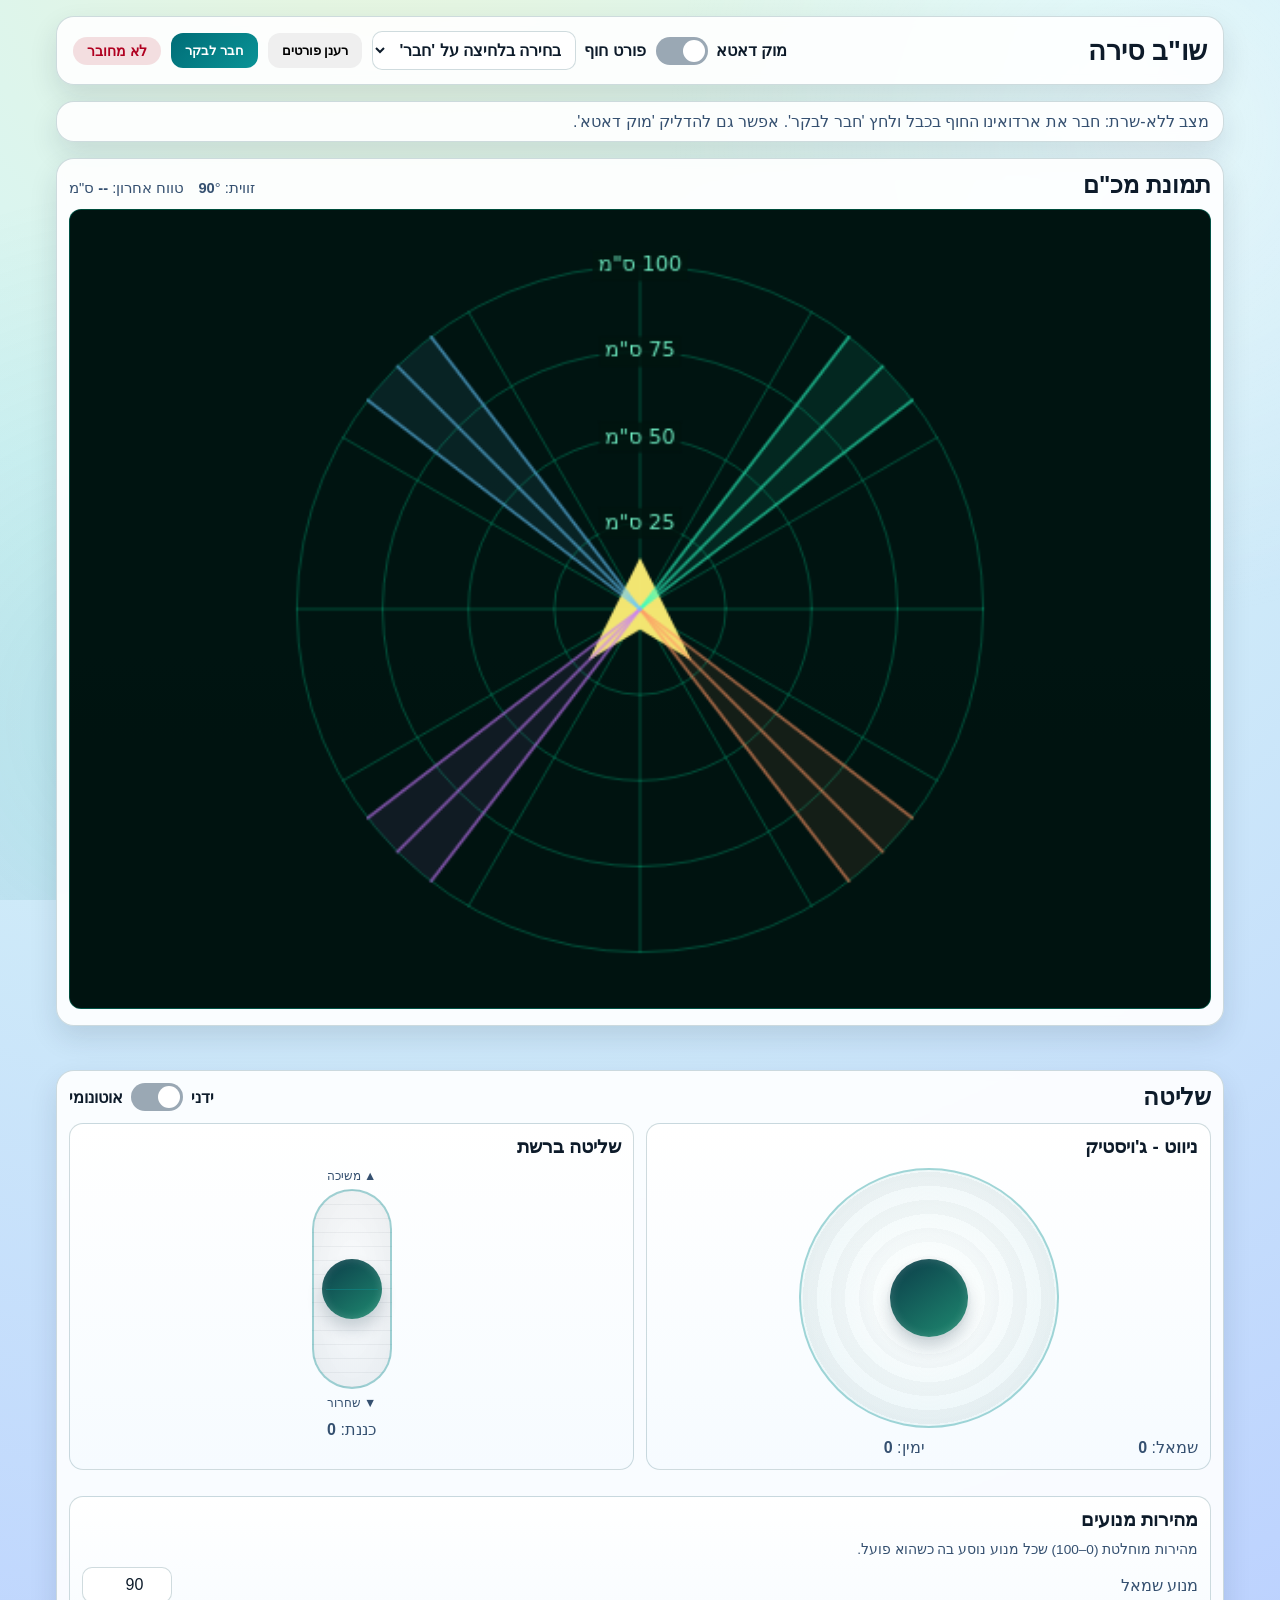
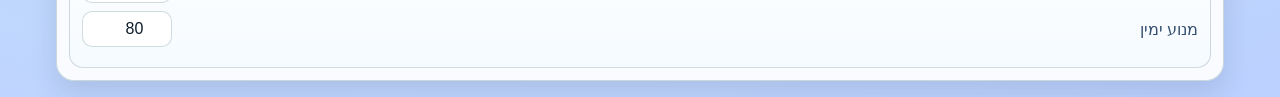
==== docs/index.html @ 7e049464 "Add serverless (Web Serial) mode + /docs static site for GitHub Pages" ====
<!doctype html>
<html lang="he" dir="rtl">
  <head>
    <meta charset="UTF-8" />
    <meta name="viewport" content="width=device-width, initial-scale=1.0" />
    <title>שו"ב סירה</title>
    <link rel="stylesheet" href="./styles.css" />
  </head>
  <body>
    <div class="bg-gradient"></div>
    <main class="layout">
      <header class="panel topbar">
        <h1>שו"ב סירה</h1>
        <div class="top-actions">
          <label class="switch-wrap" for="mockSwitch">
            <span>מוק דאטא</span>
            <input id="mockSwitch" type="checkbox" />
            <span class="switch-slider" aria-hidden="true"></span>
          </label>
          <label class="port-picker" for="portSelect">
            <span>פורט חוף</span>
            <select id="portSelect"></select>
          </label>
          <button id="refreshPortsBtn" type="button">רענן פורטים</button>
          <button id="connectBtn" class="primary">חבר לבקר</button>
          <span id="connectionState" class="badge disconnected">לא מחובר</span>
        </div>
      </header>

      <section class="panel server-panel">
        <p id="serverMessage" class="server-message">השרת המקומי זמין. בחר פורט COM של ארדואינו החוף וחבר.</p>
      </section>

      <section class="panel radar-panel">
        <div class="panel-header">
          <h2>תמונת מכ"ם</h2>
          <div class="radar-meta">
            <span>זווית: <strong id="radarAngleValue">90</strong>°</span>
            <span>טווח אחרון: <strong id="radarDistanceValue">--</strong> ס"מ</span>
          </div>
        </div>
        <canvas id="radarCanvas" width="600" height="420" aria-label="תצוגת מכ"ם"></canvas>
      </section>

      <div class="world-row">
        <section class="panel radar-panel world-panel">
          <div class="panel-header">
            <h2>תמונת עולם (מוק דאטא)</h2>
            <div class="radar-meta">
              <span>מיקום: <strong id="worldPosValue">--</strong></span>
              <span>גופים בטווח: <strong id="worldInRangeValue">--</strong></span>
            </div>
          </div>
          <canvas id="worldCanvas" width="600" height="420" aria-label="תמונת עולם המוק"></canvas>
        </section>

        <section class="panel radar-panel map-panel">
          <div class="panel-header">
            <h2>מפת מכ"ם נצברת</h2>
            <div class="radar-meta">
              <span>נקודות: <strong id="mapPointsValue">0</strong></span>
              <button id="mapClearBtn" type="button" class="mini-btn">נקה מפה</button>
            </div>
          </div>
          <canvas id="mapCanvas" width="600" height="420" aria-label="מפת מכ"ם נצברת מנתוני החיישנים"></canvas>
        </section>
      </div>

      <section class="panel controls-panel">
        <div class="mode-row">
          <h2>שליטה</h2>
          <label class="switch-wrap" for="modeSwitch">
            <span>ידני</span>
            <input id="modeSwitch" type="checkbox" />
            <span class="switch-slider" aria-hidden="true"></span>
            <span>אוטונומי</span>
          </label>
        </div>

        <div class="controls-grid">
          <div class="joystick-row">
            <article class="card">
              <h3>ניווט - ג'ויסטיק</h3>
              <div id="joystickBase" class="joystick-base" aria-label="ג'ויסטיק ניווט">
                <div id="joystickStick" class="joystick-stick"></div>
              </div>
              <div class="telemetry-mini">
                <span>שמאל: <strong id="leftSpeedValue">0</strong></span>
                <span>ימין: <strong id="rightSpeedValue">0</strong></span>
              </div>
            </article>


            <article class="card net-card">
              <h3>שליטה ברשת</h3>
              <div class="winch-joystick-wrap">
                <span class="winch-label">▲ משיכה</span>
                <div id="winchJoystickBase" class="winch-joystick-base" aria-label="ג'ויסטיק כננת">
                  <div id="winchJoystickHandle" class="winch-joystick-handle"></div>
                </div>
                <span class="winch-label">▼ שחרור</span>
              </div>
              <div class="telemetry-mini" style="margin-top:10px">
                <span style="grid-column:1/-1;text-align:center">כננת: <strong id="winchSpeedValue">0</strong></span>
              </div>
            </article>
          </div>

          <article class="card motor-speed-card">
            <h3>מהירות מנועים</h3>
            <p class="motor-speed-hint">מהירות מוחלטת (0–100) שכל מנוע נוסע בה כשהוא פועל.</p>
            <div class="motor-speed-row">
              <label for="motorLeftAbs">מנוע שמאל</label>
              <input id="motorLeftAbs" type="number" min="0" max="100" step="1" inputmode="numeric" />
            </div>
            <div class="motor-speed-row">
              <label for="motorRightAbs">מנוע ימין</label>
              <input id="motorRightAbs" type="number" min="0" max="100" step="1" inputmode="numeric" />
            </div>
          </article>
        </div>
      </section>
    </main>

    <script src="./serial-bridge.js" defer></script>
    <script src="./app.js" defer></script>
  </body>
</html>
---- docs/styles.css ----
:root {
  --ink: #0d1b2a;
  --panel: rgba(255, 255, 255, 0.9);
  --line: rgba(15, 76, 92, 0.2);
  --accent: #006d77;
  --accent-strong: #0a9396;
  --ok: #2a9d8f;
  --warn: #bc6c25;
  --bad: #b00020;
  --text-soft: #355070;
}

* {
  box-sizing: border-box;
}

body {
  margin: 0;
  min-height: 100vh;
  font-family: "Rubik", "Assistant", sans-serif;
  color: var(--ink);
  background: radial-gradient(circle at 30% -10%, #e9f5db 0%, #d6f5f6 35%, #bbd0ff 100%);
  overflow-x: hidden;
}

.bg-gradient {
  position: fixed;
  inset: 0;
  background-image:
    radial-gradient(circle at 90% 15%, rgba(255, 255, 255, 0.4), transparent 35%),
    radial-gradient(circle at 12% 80%, rgba(10, 147, 150, 0.15), transparent 40%);
  pointer-events: none;
}

.layout {
  position: relative;
  z-index: 1;
  max-width: 1200px;
  margin: 0 auto;
  padding: 16px;
  display: grid;
  gap: 16px;
}

.panel {
  background: var(--panel);
  border: 1px solid var(--line);
  border-radius: 18px;
  box-shadow: 0 12px 28px rgba(20, 33, 61, 0.12);
  backdrop-filter: blur(4px);
}

.topbar {
  padding: 14px 16px;
  display: flex;
  align-items: center;
  justify-content: space-between;
  gap: 12px;
}

.topbar h1 {
  margin: 0;
  font-size: clamp(1.2rem, 3vw, 1.7rem);
}

.top-actions {
  display: flex;
  align-items: center;
  gap: 10px;
  flex-wrap: wrap;
}

.port-picker {
  display: inline-flex;
  align-items: center;
  gap: 8px;
  font-weight: 700;
}

.port-picker select {
  min-width: 112px;
  border-radius: 10px;
  border: 1px solid var(--line);
  padding: 9px 10px;
  background: #ffffff;
  color: var(--ink);
  font: inherit;
}

.server-panel {
  padding: 10px 14px;
}

.server-message {
  margin: 0;
  color: var(--text-soft);
  font-weight: 500;
}

button {
  border: none;
  border-radius: 12px;
  padding: 10px 14px;
  cursor: pointer;
  font-weight: 700;
  transition: transform 0.14s ease, filter 0.14s ease;
}

button:hover {
  transform: translateY(-1px);
  filter: brightness(1.04);
}

button:active {
  transform: translateY(0);
}

button:disabled {
  cursor: not-allowed;
  opacity: 0.6;
  transform: none;
}

.primary {
  background: linear-gradient(135deg, var(--accent), var(--accent-strong));
  color: #ffffff;
}

.success {
  background: linear-gradient(135deg, #1f8a70, #2a9d8f);
  color: #ffffff;
}

.warning {
  background: linear-gradient(135deg, #a44a3f, #bc6c25);
  color: #ffffff;
}

.badge {
  display: inline-flex;
  align-items: center;
  justify-content: center;
  min-width: 88px;
  border-radius: 999px;
  padding: 6px 12px;
  font-weight: 700;
  font-size: 0.85rem;
}

.badge.disconnected {
  background: rgba(176, 0, 32, 0.13);
  color: var(--bad);
}

.badge.connected {
  background: rgba(42, 157, 143, 0.16);
  color: #14532d;
}

.radar-panel {
  padding: 12px;
}

.panel-header {
  display: flex;
  align-items: baseline;
  justify-content: space-between;
  gap: 10px;
  margin-bottom: 10px;
}

.panel-header h2 {
  margin: 0;
}

.radar-meta {
  display: flex;
  gap: 14px;
  color: var(--text-soft);
  font-size: 0.92rem;
}

#radarCanvas,
#worldCanvas,
#mapCanvas {
  width: 100%;
  height: auto;
  border-radius: 12px;
  background: linear-gradient(180deg, #031926, #001018);
  border: 1px solid rgba(0, 255, 163, 0.25);
}

.world-panel,
.map-panel {
  margin-top: 12px;
}

.world-row {
  display: grid;
  grid-template-columns: 1fr 1fr;
  gap: 16px;
  margin-top: 12px;
}

.world-row .world-panel,
.world-row .map-panel {
  margin-top: 0;
}

.mini-btn {
  padding: 5px 12px;
  font-size: 0.82rem;
  background: linear-gradient(135deg, var(--accent), var(--accent-strong));
  color: #ffffff;
}

.controls-panel {
  padding: 12px;
}

.mode-row {
  display: flex;
  align-items: center;
  justify-content: space-between;
  margin-bottom: 12px;
}

.mode-row h2 {
  margin: 0;
}

.switch-wrap {
  display: inline-flex;
  align-items: center;
  gap: 8px;
  font-weight: 700;
}

.switch-wrap input {
  display: none;
}

.switch-slider {
  width: 52px;
  height: 28px;
  border-radius: 999px;
  background: #9aa8b4;
  position: relative;
  transition: background 0.2s ease;
}

.switch-slider::after {
  content: "";
  position: absolute;
  top: 3px;
  right: 3px;
  width: 22px;
  height: 22px;
  border-radius: 50%;
  background: #ffffff;
  transition: transform 0.2s ease;
}

#modeSwitch:checked + .switch-slider {
  background: var(--accent-strong);
}

#modeSwitch:checked + .switch-slider::after {
  transform: translateX(-24px);
}

.controls-grid {
  display: grid;
  grid-template-columns: 1fr;
  gap: 12px;
}

.joystick-row {
  display: flex;
  gap: 12px;
}

.joystick-row > .card {
  flex: 1;
}

.card {
  border-radius: 14px;
  border: 1px solid var(--line);
  background: linear-gradient(180deg, #ffffff, #f6fbff);
  padding: 12px;
}

.card h3 {
  margin: 0 0 10px;
}

.motor-speed-card {
  margin-top: 14px;
}

.motor-speed-hint {
  margin: 0 0 10px;
  font-size: 0.85rem;
  color: var(--text-soft);
}

.motor-speed-row {
  display: flex;
  align-items: center;
  justify-content: space-between;
  gap: 10px;
  margin-bottom: 8px;
}

.motor-speed-row label {
  color: var(--text-soft);
}

.motor-speed-row input[type="number"] {
  width: 90px;
  padding: 8px 10px;
  border-radius: 10px;
  border: 1px solid var(--line);
  background: #fff;
  color: var(--text);
  font-size: 1rem;
  text-align: center;
}

.joystick-base {
  width: min(260px, 100%);
  aspect-ratio: 1;
  margin: 0 auto;
  border-radius: 50%;
  border: 2px solid rgba(10, 147, 150, 0.35);
  background:
    radial-gradient(circle at center, rgba(255, 255, 255, 0.95), rgba(10, 147, 150, 0.08)),
    repeating-radial-gradient(circle at center, rgba(13, 27, 42, 0.06) 0 14px, transparent 14px 28px);
  position: relative;
  touch-action: none;
}

.joystick-stick {
  width: 78px;
  height: 78px;
  border-radius: 50%;
  background: linear-gradient(145deg, #0b3c49, #1f8a70);
  position: absolute;
  top: 50%;
  left: 50%;
  transform: translate(-50%, -50%);
  box-shadow: inset 0 0 10px rgba(255, 255, 255, 0.18), 0 10px 16px rgba(7, 35, 54, 0.2);
}

.telemetry-mini,
.telemetry-grid {
  margin-top: 10px;
  display: grid;
  gap: 8px;
  color: var(--text-soft);
}

.telemetry-mini {
  grid-template-columns: 1fr 1fr;
}

.telemetry-grid {
  grid-template-columns: 1fr 1fr;
}

.winch-joystick-wrap {
  display: flex;
  flex-direction: column;
  align-items: center;
  gap: 6px;
}

.winch-label {
  font-size: 0.78rem;
  color: var(--text-soft);
  user-select: none;
}

.winch-joystick-base {
  width: 80px;
  height: 200px;
  border-radius: 40px;
  border: 2px solid rgba(10, 147, 150, 0.35);
  background:
    radial-gradient(ellipse at center, rgba(255, 255, 255, 0.05), rgba(13, 27, 42, 0.08)),
    repeating-linear-gradient(to bottom, transparent 0 13px, rgba(13, 27, 42, 0.05) 13px 14px);
  position: relative;
  touch-action: none;
}

.winch-joystick-base::after {
  content: '';
  position: absolute;
  left: 12px;
  right: 12px;
  top: 50%;
  height: 1px;
  background: rgba(10, 147, 150, 0.45);
  pointer-events: none;
}

.winch-joystick-handle {
  width: 60px;
  height: 60px;
  border-radius: 50%;
  background: linear-gradient(145deg, #0b3c49, #1f8a70);
  position: absolute;
  top: 50%;
  left: 50%;
  transform: translate(-50%, -50%);
  box-shadow: inset 0 0 10px rgba(255, 255, 255, 0.18), 0 10px 16px rgba(7, 35, 54, 0.2);
  pointer-events: none;
}

@media (max-width: 900px) {
  .controls-grid {
    grid-template-columns: 1fr;
  }

  .world-row {
    grid-template-columns: 1fr;
  }

  .panel-header,
  .mode-row,
  .topbar {
    flex-direction: column;
    align-items: flex-start;
  }

  .radar-meta {
    flex-direction: column;
    gap: 4px;
  }
}
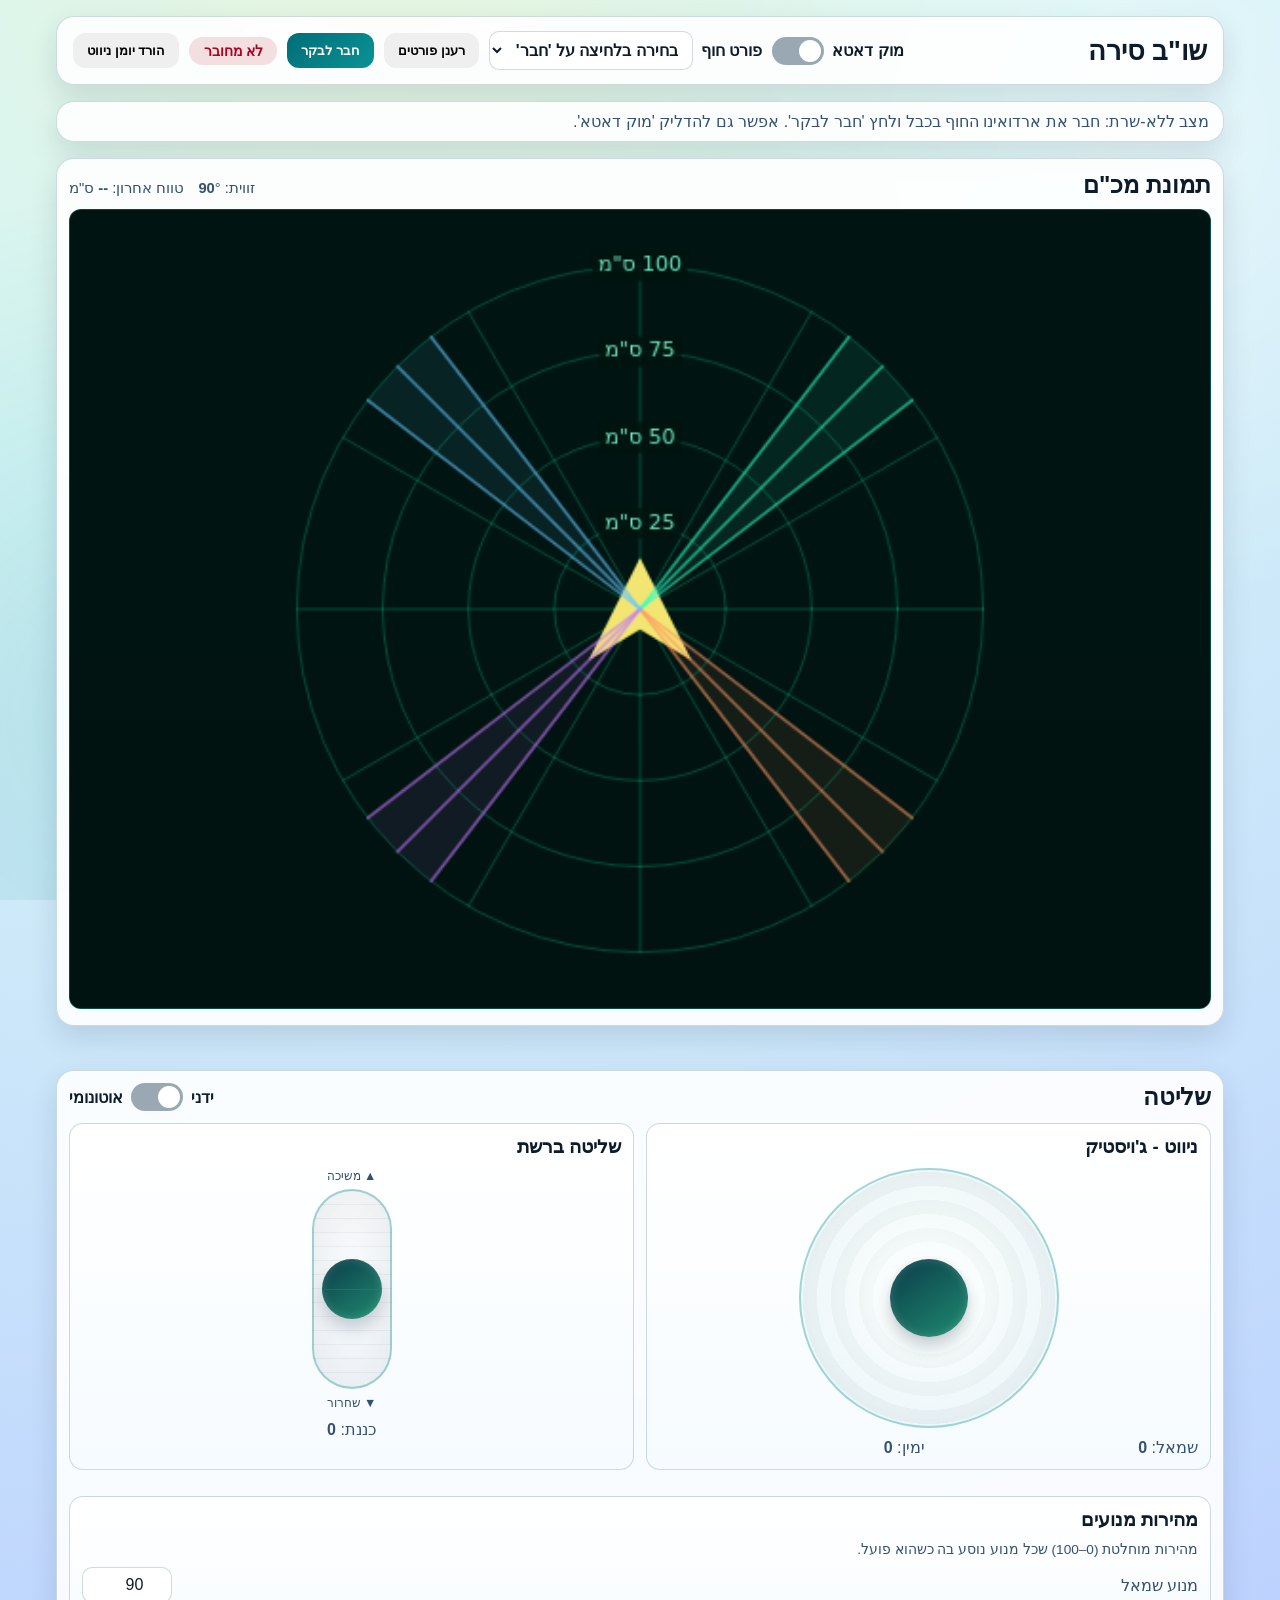
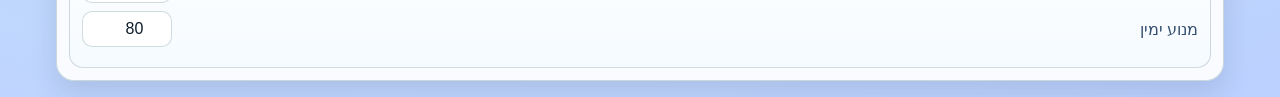
==== commit 9fe10e11: "Add serverless nav-log download button" ====
--- a/docs/index.html
+++ b/docs/index.html
@@ -24,6 +24,7 @@
           <button id="refreshPortsBtn" type="button">רענן פורטים</button>
           <button id="connectBtn" class="primary">חבר לבקר</button>
           <span id="connectionState" class="badge disconnected">לא מחובר</span>
+          <button id="downloadNavBtn" type="button" hidden>הורד יומן ניווט</button>
         </div>
       </header>
 
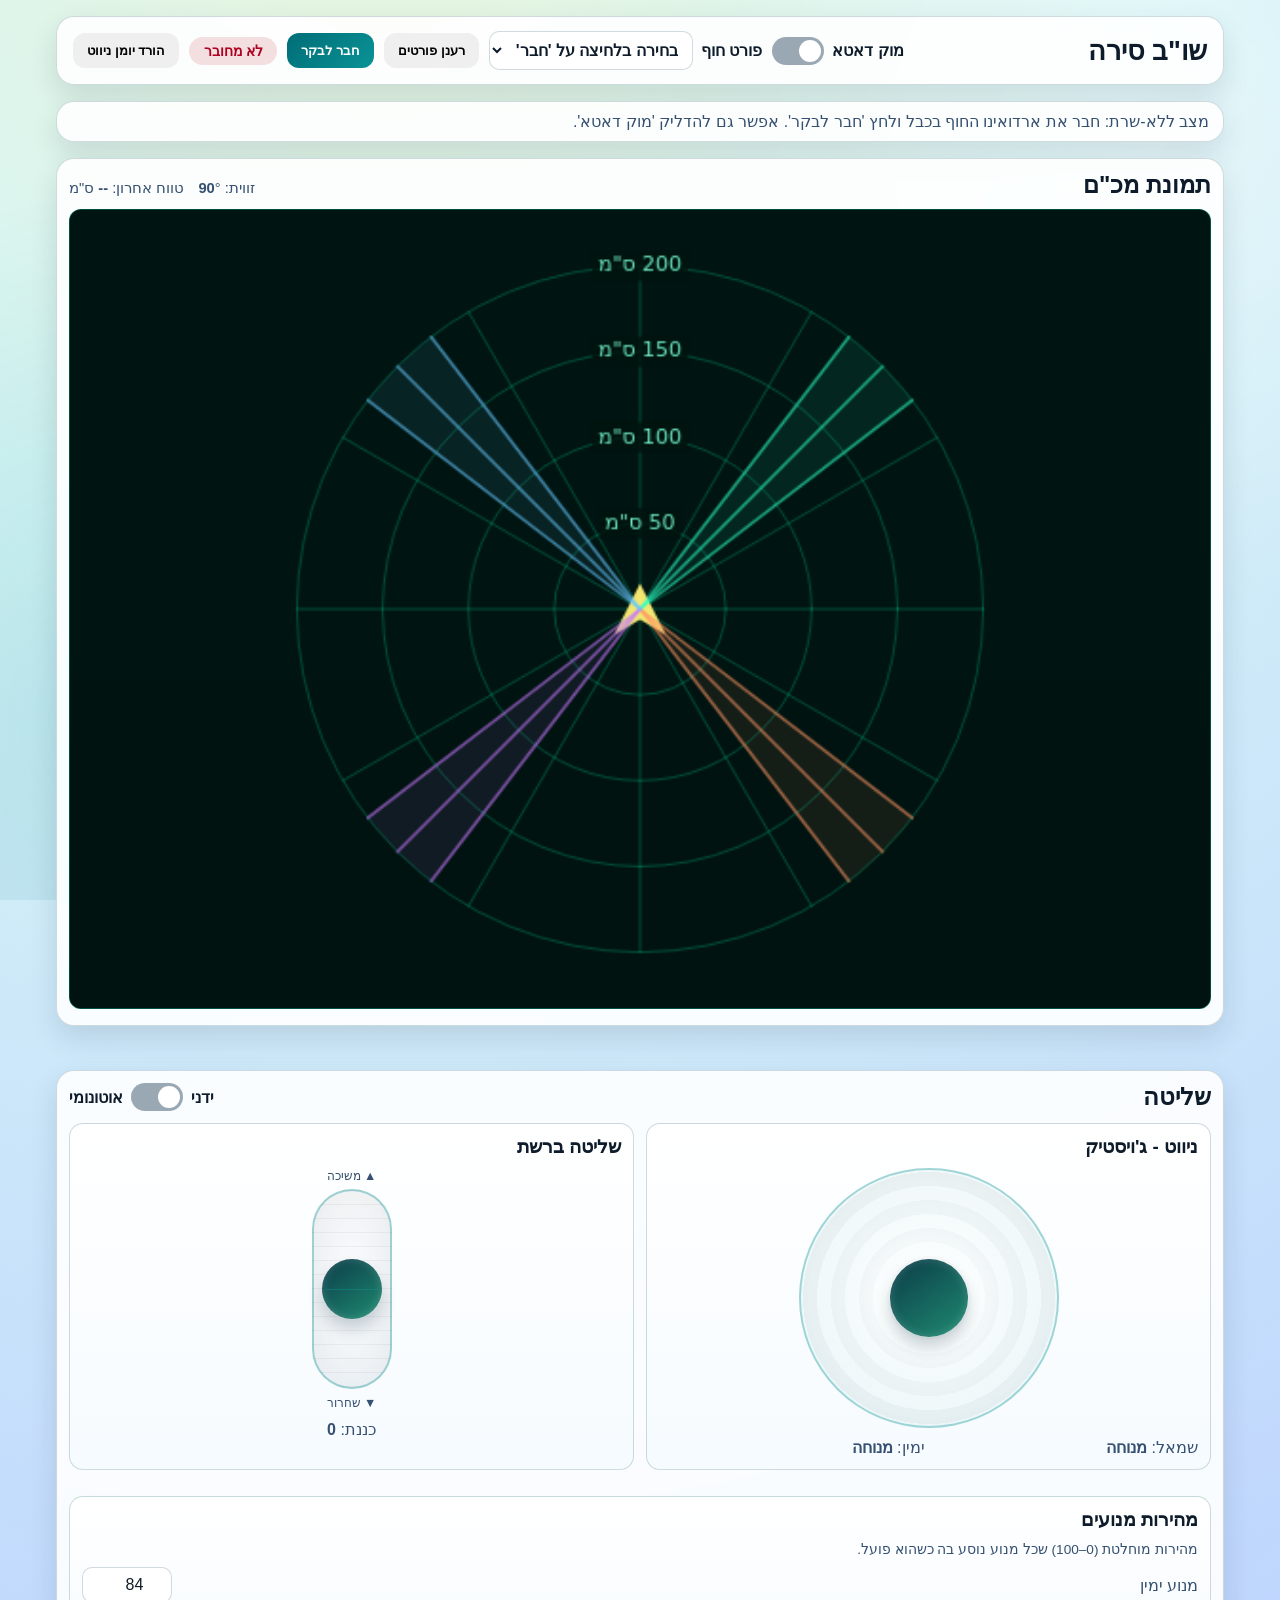
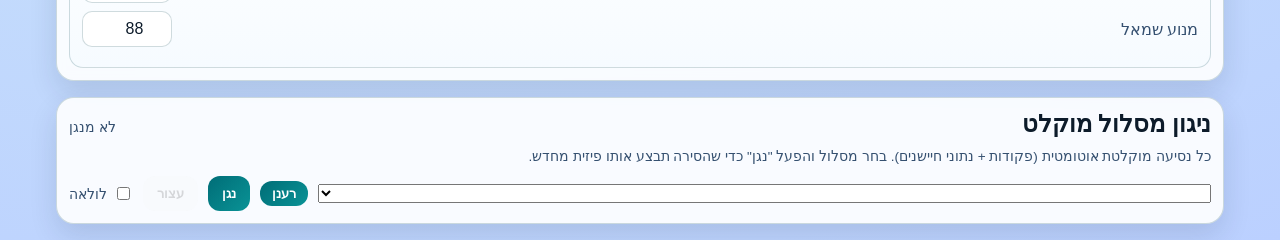
==== commit fa1a7409: "ץ" ====
--- a/docs/index.html
+++ b/docs/index.html
@@ -86,8 +86,8 @@
                 <div id="joystickStick" class="joystick-stick"></div>
               </div>
               <div class="telemetry-mini">
-                <span>שמאל: <strong id="leftSpeedValue">0</strong></span>
-                <span>ימין: <strong id="rightSpeedValue">0</strong></span>
+                <span>שמאל: <strong id="leftSpeedValue">מנוחה</strong></span>
+                <span>ימין: <strong id="rightSpeedValue">מנוחה</strong></span>
               </div>
             </article>
 
@@ -111,19 +111,40 @@
             <h3>מהירות מנועים</h3>
             <p class="motor-speed-hint">מהירות מוחלטת (0–100) שכל מנוע נוסע בה כשהוא פועל.</p>
             <div class="motor-speed-row">
-              <label for="motorLeftAbs">מנוע שמאל</label>
+              <label for="motorLeftAbs">מנוע ימין</label>
               <input id="motorLeftAbs" type="number" min="0" max="100" step="1" inputmode="numeric" />
             </div>
             <div class="motor-speed-row">
-              <label for="motorRightAbs">מנוע ימין</label>
+              <label for="motorRightAbs">מנוע שמאל</label>
               <input id="motorRightAbs" type="number" min="0" max="100" step="1" inputmode="numeric" />
             </div>
           </article>
         </div>
       </section>
+
+      <section class="panel replay-panel">
+        <div class="panel-header">
+          <h2>ניגון מסלול מוקלט</h2>
+          <span id="replayStatus" class="replay-status">לא מנגן</span>
+        </div>
+        <p class="replay-hint">
+          כל נסיעה מוקלטת אוטומטית (פקודות + נתוני חיישנים). בחר מסלול והפעל
+          "נגן" כדי שהסירה תבצע אותו פיזית מחדש.
+        </p>
+        <div class="replay-controls">
+          <select id="replaySelect" aria-label="מסלול מוקלט"></select>
+          <button id="replayRefreshBtn" type="button" class="mini-btn">רענן</button>
+          <button id="replayPlayBtn" type="button" class="primary">נגן</button>
+          <button id="replayStopBtn" type="button">עצור</button>
+          <label class="replay-loop" for="replayLoopChk">
+            <input id="replayLoopChk" type="checkbox" />
+            <span>לולאה</span>
+          </label>
+        </div>
+      </section>
     </main>
 
-    <script src="./serial-bridge.js" defer></script>
-    <script src="./app.js" defer></script>
+    <script src="./serial-bridge.js?v=20260716a" defer></script>
+    <script src="./app.js?v=20260716q-proto16" defer></script>
   </body>
 </html>
--- a/docs/styles.css
+++ b/docs/styles.css
@@ -297,6 +297,46 @@
 
 .motor-speed-card {
   margin-top: 14px;
+}
+
+.replay-panel {
+  padding: 12px;
+}
+
+.replay-status {
+  font-size: 0.85rem;
+  color: var(--text-soft);
+}
+
+.replay-hint {
+  margin: 0 0 12px;
+  font-size: 0.85rem;
+  color: var(--text-soft);
+}
+
+.replay-controls {
+  display: flex;
+  flex-wrap: wrap;
+  align-items: center;
+  gap: 10px;
+}
+
+.replay-controls select {
+  flex: 1 1 200px;
+  min-width: 160px;
+}
+
+.replay-loop {
+  display: inline-flex;
+  align-items: center;
+  gap: 6px;
+  color: var(--text-soft);
+  font-size: 0.85rem;
+}
+
+.replay-controls button:disabled {
+  opacity: 0.5;
+  cursor: not-allowed;
 }
 
 .motor-speed-hint {
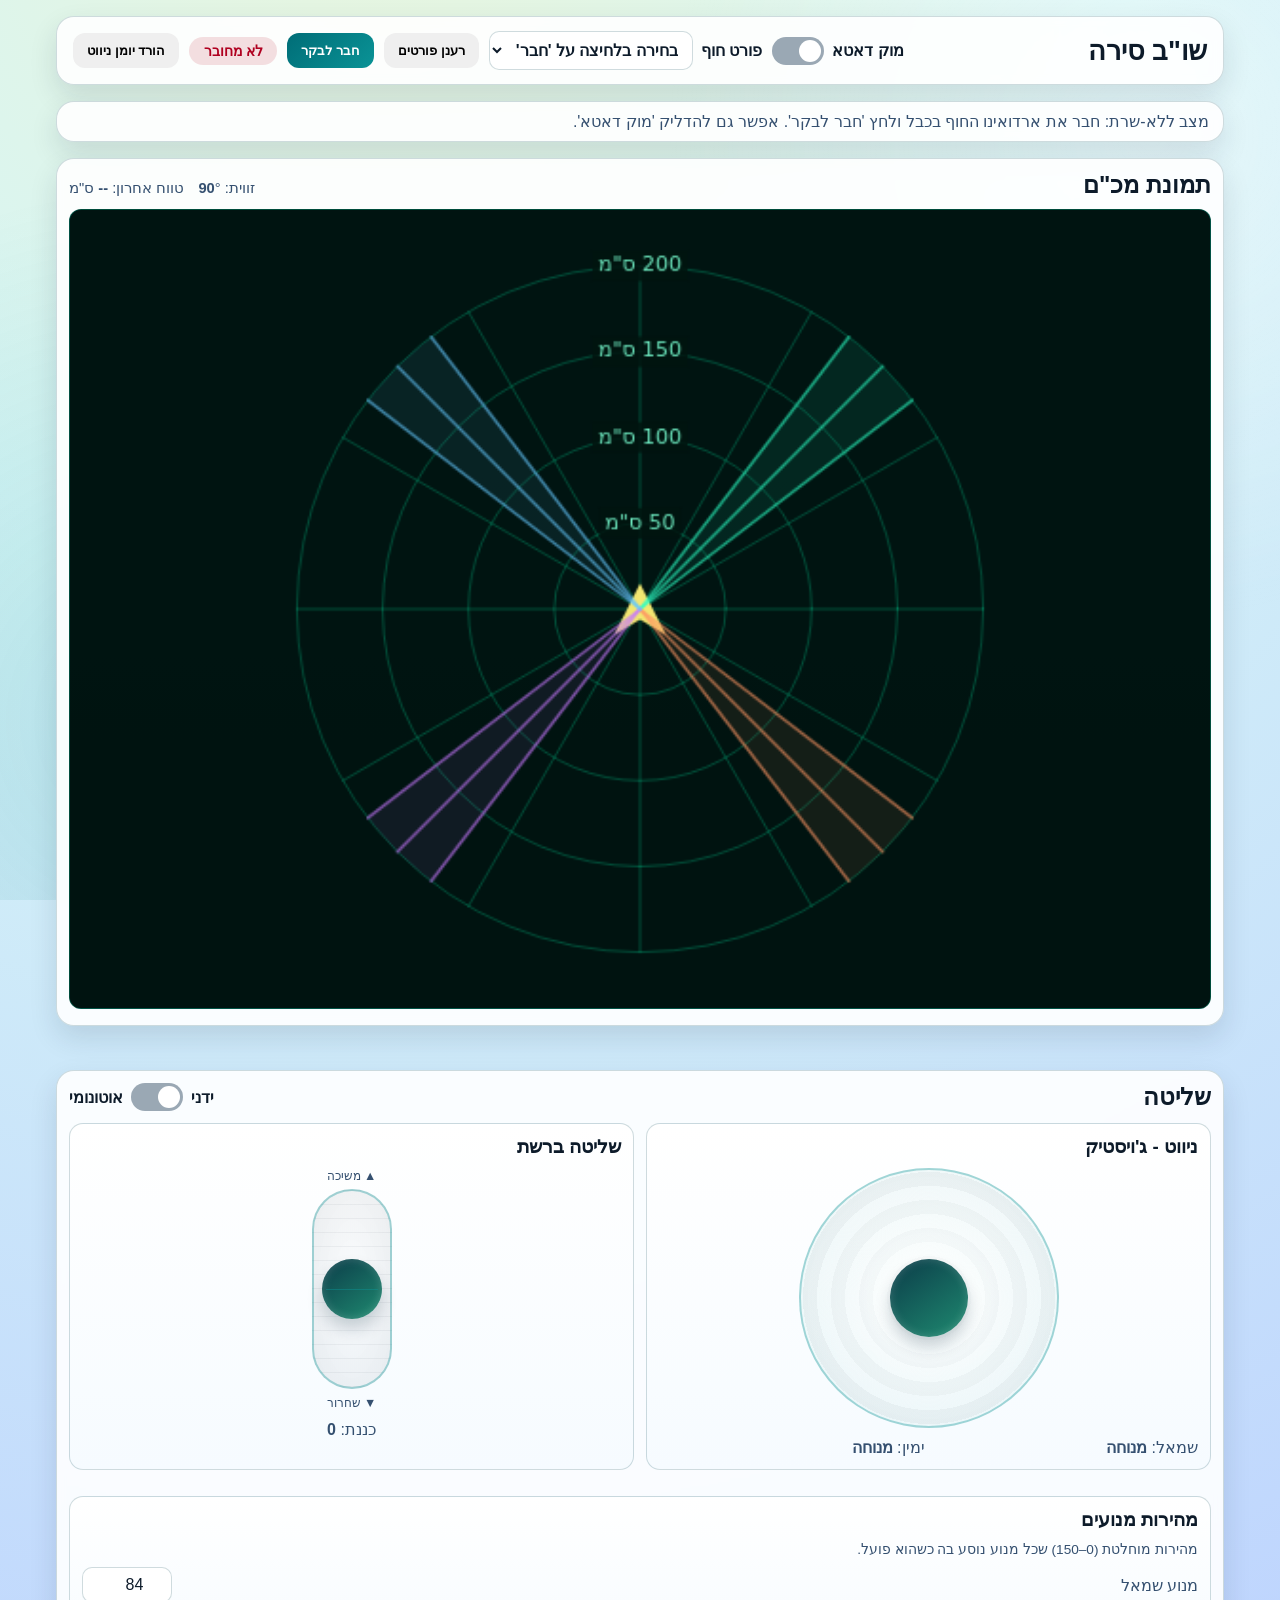
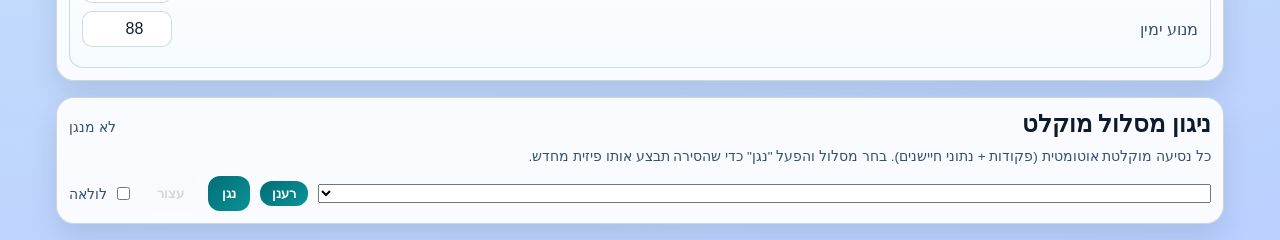
==== commit d2af6f5b: "." ====
--- a/docs/index.html
+++ b/docs/index.html
@@ -109,14 +109,14 @@
 
           <article class="card motor-speed-card">
             <h3>מהירות מנועים</h3>
-            <p class="motor-speed-hint">מהירות מוחלטת (0–100) שכל מנוע נוסע בה כשהוא פועל.</p>
+            <p class="motor-speed-hint">מהירות מוחלטת (0–150) שכל מנוע נוסע בה כשהוא פועל.</p>
             <div class="motor-speed-row">
-              <label for="motorLeftAbs">מנוע ימין</label>
-              <input id="motorLeftAbs" type="number" min="0" max="100" step="1" inputmode="numeric" />
+              <label for="motorLeftAbs">מנוע שמאל</label>
+              <input id="motorLeftAbs" type="number" min="0" max="150" step="1" inputmode="numeric" />
             </div>
             <div class="motor-speed-row">
-              <label for="motorRightAbs">מנוע שמאל</label>
-              <input id="motorRightAbs" type="number" min="0" max="100" step="1" inputmode="numeric" />
+              <label for="motorRightAbs">מנוע ימין</label>
+              <input id="motorRightAbs" type="number" min="0" max="150" step="1" inputmode="numeric" />
             </div>
           </article>
         </div>
@@ -145,6 +145,6 @@
     </main>
 
     <script src="./serial-bridge.js?v=20260716a" defer></script>
-    <script src="./app.js?v=20260716q-proto16" defer></script>
+    <script src="./app.js?v=20260717f-followgap" defer></script>
   </body>
 </html>
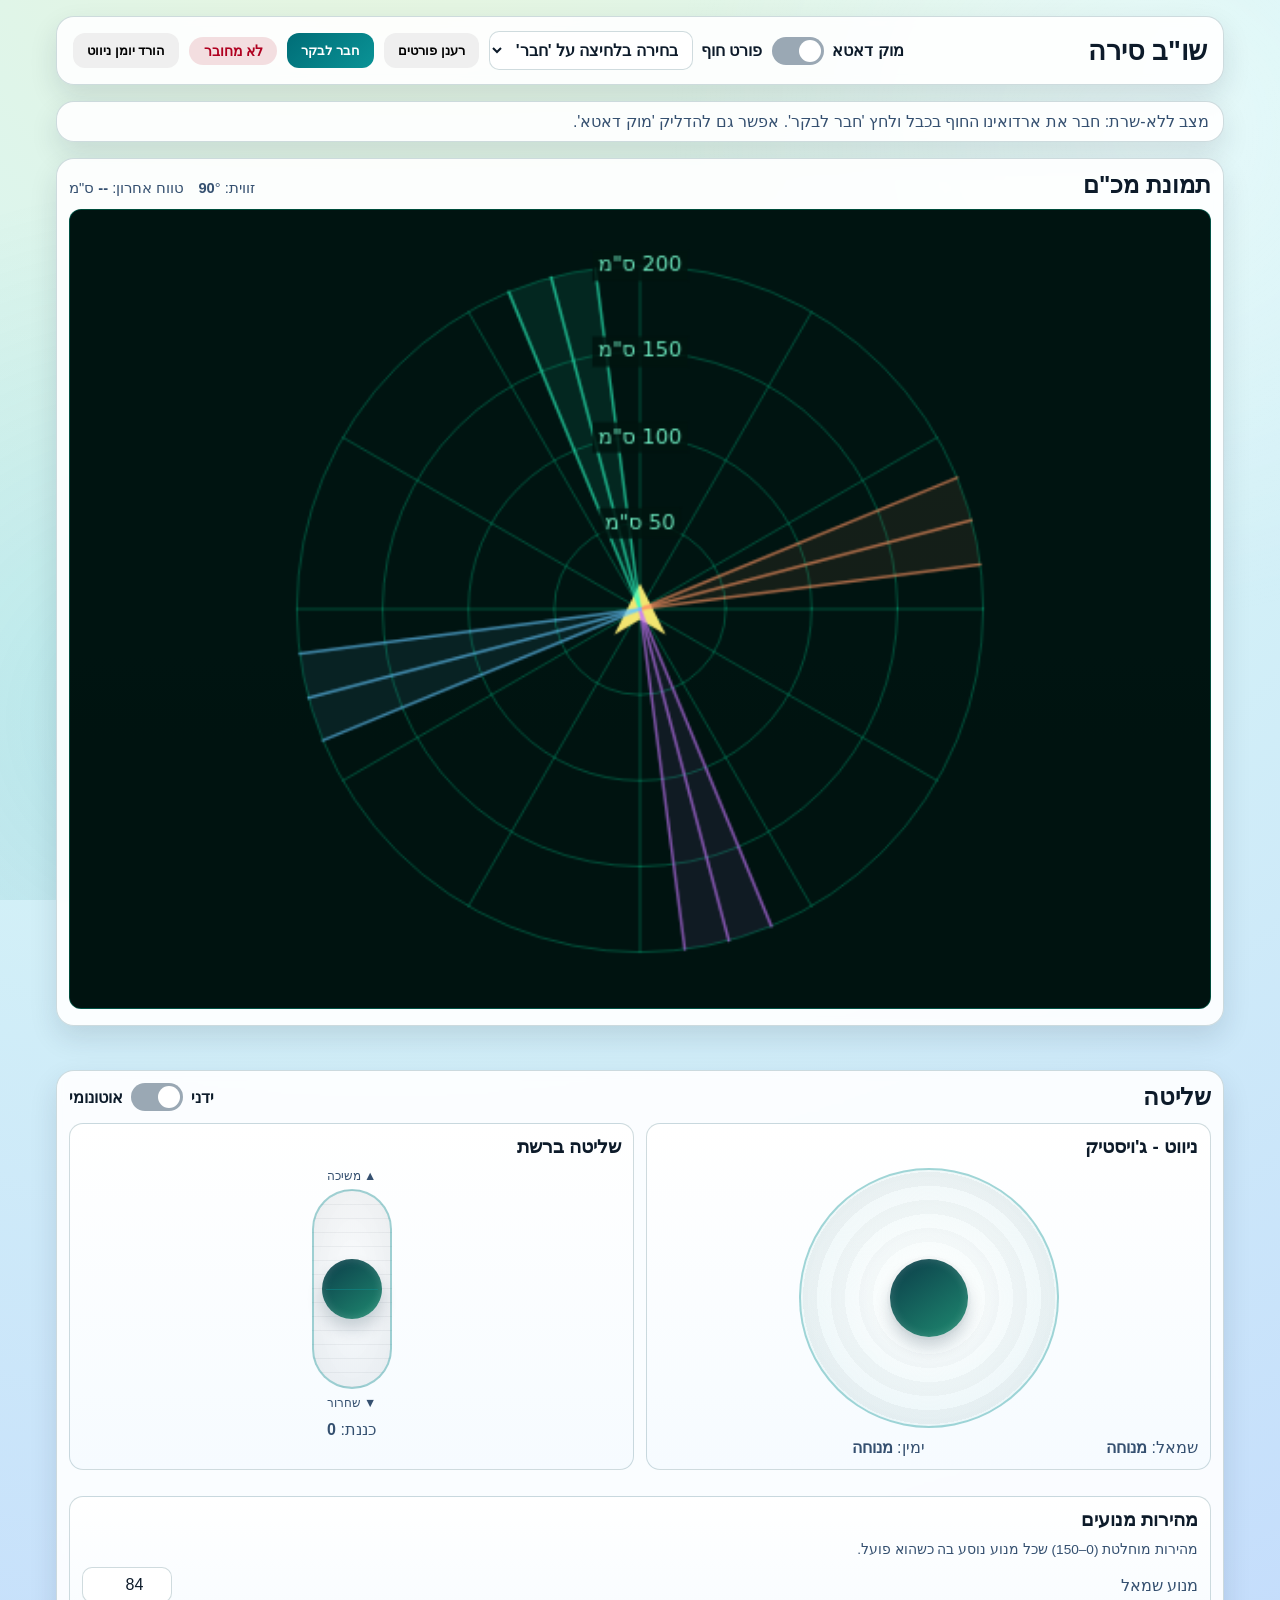
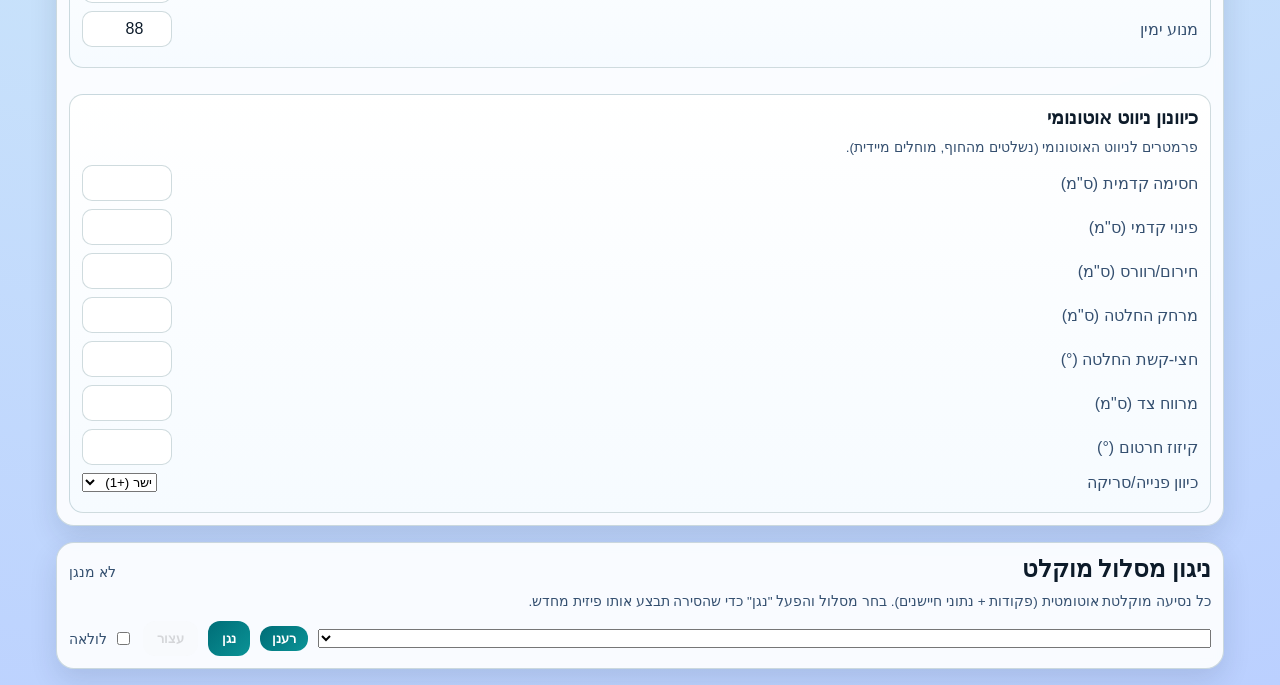
==== commit 2df5de16: "." ====
--- a/docs/index.html
+++ b/docs/index.html
@@ -119,6 +119,19 @@
               <input id="motorRightAbs" type="number" min="0" max="150" step="1" inputmode="numeric" />
             </div>
           </article>
+
+          <article class="card motor-speed-card nav-tune-card">
+            <h3>כיוונון ניווט אוטונומי</h3>
+            <p class="motor-speed-hint">פרמטרים לניווט האוטונומי (נשלטים מהחוף, מוחלים מיידית).</p>
+            <div class="motor-speed-row"><label for="navFrontBlock">חסימה קדמית (ס"מ)</label><input id="navFrontBlock" type="number" min="10" max="300" step="1" inputmode="numeric" /></div>
+            <div class="motor-speed-row"><label for="navFrontClear">פינוי קדמי (ס"מ)</label><input id="navFrontClear" type="number" min="10" max="320" step="1" inputmode="numeric" /></div>
+            <div class="motor-speed-row"><label for="navFrontEmergency">חירום/רוורס (ס"מ)</label><input id="navFrontEmergency" type="number" min="5" max="200" step="1" inputmode="numeric" /></div>
+            <div class="motor-speed-row"><label for="navDecision">מרחק החלטה (ס"מ)</label><input id="navDecision" type="number" min="20" max="400" step="1" inputmode="numeric" /></div>
+            <div class="motor-speed-row"><label for="navDecisionHalf">חצי-קשת החלטה (°)</label><input id="navDecisionHalf" type="number" min="10" max="90" step="1" inputmode="numeric" /></div>
+            <div class="motor-speed-row"><label for="navSideStandoff">מרווח צד (ס"מ)</label><input id="navSideStandoff" type="number" min="5" max="200" step="1" inputmode="numeric" /></div>
+            <div class="motor-speed-row"><label for="navBowOffset">קיזוז חרטום (°)</label><input id="navBowOffset" type="number" min="0" max="180" step="1" inputmode="numeric" /></div>
+            <div class="motor-speed-row"><label for="navSweepSign">כיוון פנייה/סריקה</label><select id="navSweepSign"><option value="1">ישר (+1)</option><option value="-1">הפוך (-1)</option></select></div>
+          </article>
         </div>
       </section>
 
@@ -145,6 +158,6 @@
     </main>
 
     <script src="./serial-bridge.js?v=20260716a" defer></script>
-    <script src="./app.js?v=20260717f-followgap" defer></script>
+    <script src="./app.js?v=20260720a-navrf" defer></script>
   </body>
 </html>
